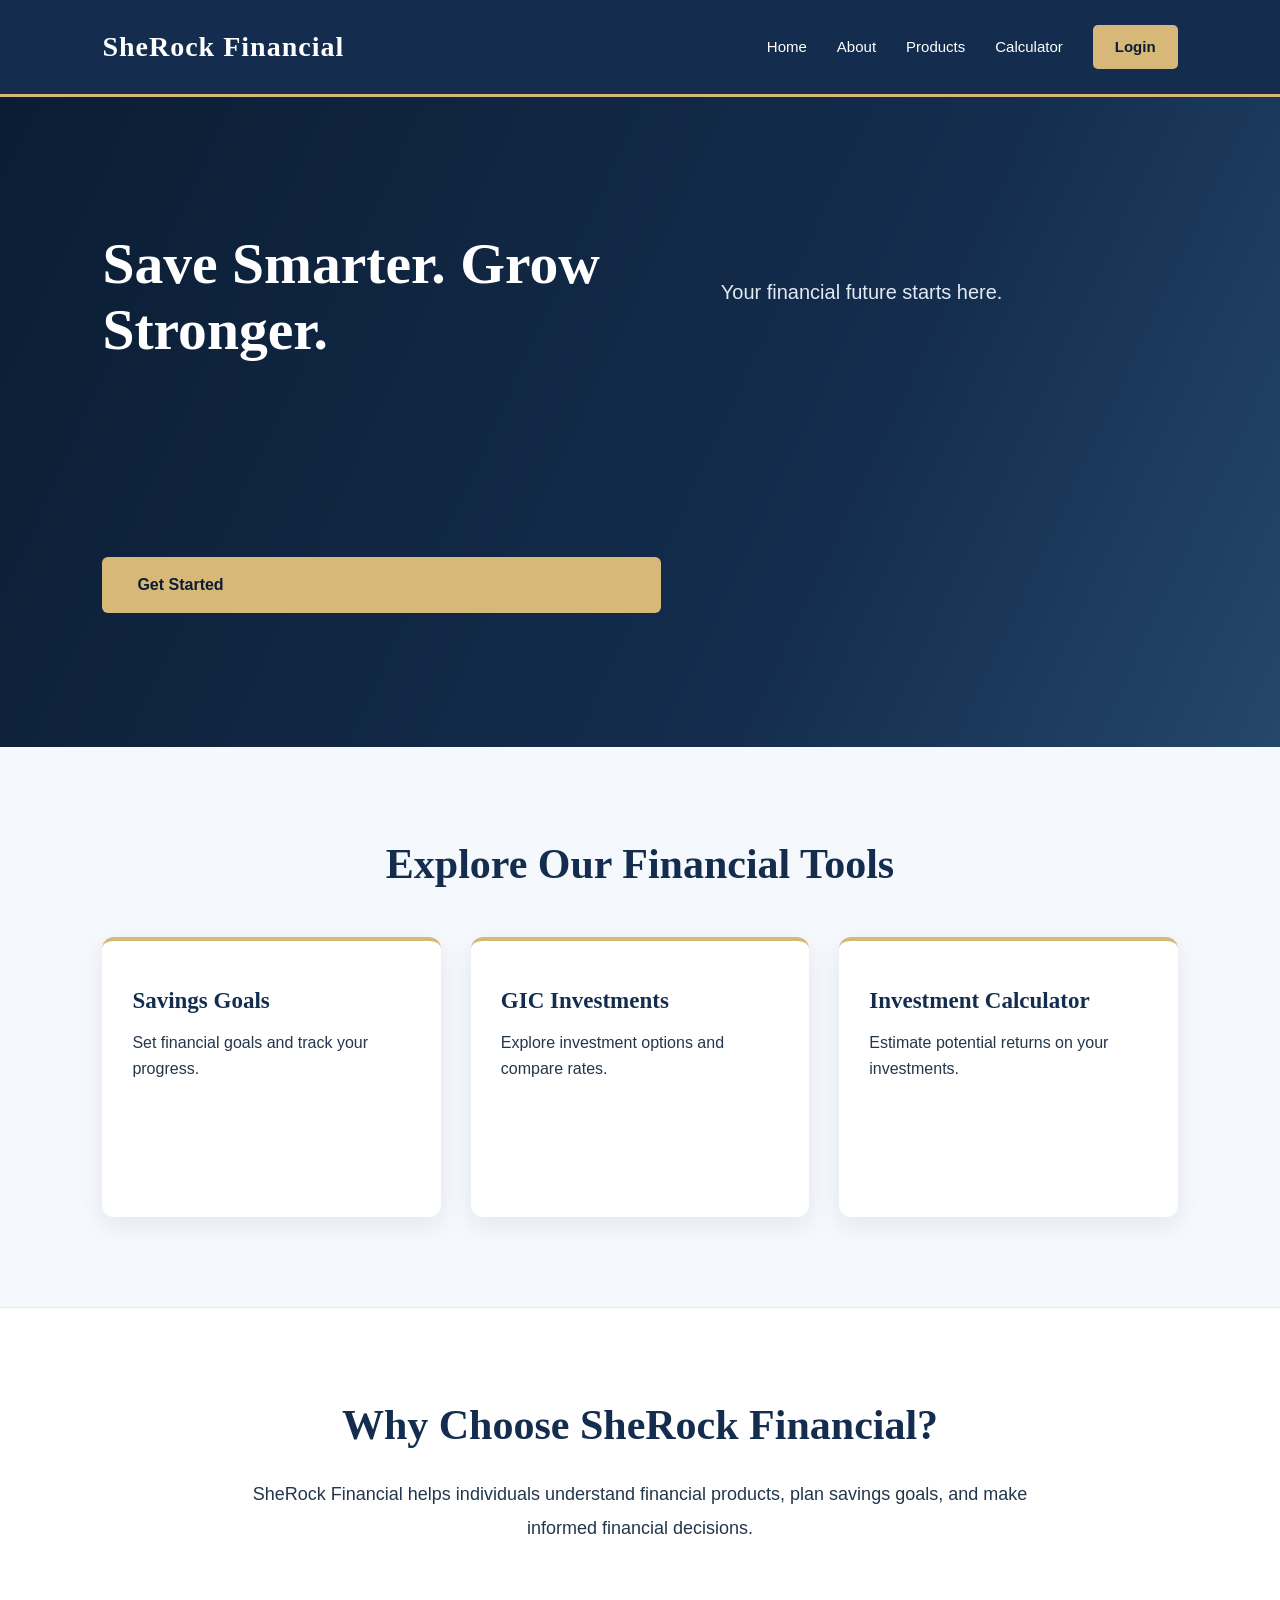
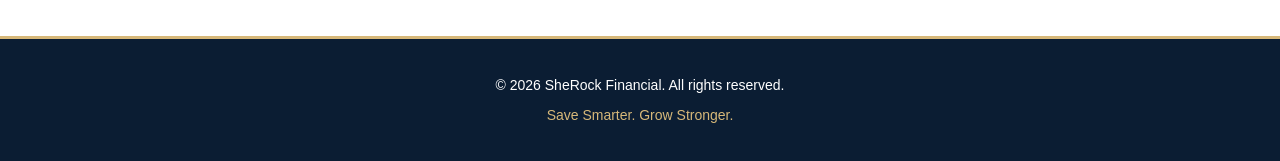
==== index.html @ 679d65cb "Complete savings goals CRUD functionality" ====
<!DOCTYPE html>
<html lang="en">
<head>
    <meta charset="UTF-8">
    <meta name="viewport" content="width=device-width, initial-scale=1.0">
    <meta name="description" content="SheRock Financial helps you save smarter, grow stronger, and plan your financial future.">
    <title>SheRock Financial | Save Smarter. Grow Stronger.</title>
    <link rel="stylesheet" href="css/style.css">
</head>
<body>

    <!-- Header -->
    <header>
        <div class="logo">
            <h1>SheRock Financial</h1>
        </div>

        <nav>
            <a href="index.php">Home</a>
            <a href="about.php">About</a>
            <a href="products.php">Products</a>
            <a href="calculator.php">Calculator</a>
            <a href="login.php">Login</a>
        </nav>
    </header>

    <!-- Main Content -->
    <main>

        <!-- Hero Section -->
        <section class="hero">
            <h2>Save Smarter. Grow Stronger.</h2>
            <p>Your financial future starts here.</p>
            <a href="register.php" class="btn">Get Started</a>
        </section>

        <!-- Financial Services -->
        <section class="services">
            <h2>Explore Our Financial Tools</h2>

            <div class="service-container">
                <article class="service-card">
                    <h3>Savings Goals</h3>
                    <p>Set financial goals and track your progress.</p>
                </article>

                <article class="service-card">
                    <h3>GIC Investments</h3>
                    <p>Explore investment options and compare rates.</p>
                </article>

                <article class="service-card">
                    <h3>Investment Calculator</h3>
                    <p>Estimate potential returns on your investments.</p>
                </article>
            </div>
        </section>

        <!-- About Section -->
        <section class="about">
            <h2>Why Choose SheRock Financial?</h2>
            <p>
                SheRock Financial helps individuals understand
                financial products, plan savings goals, and make
                informed financial decisions.
            </p>
        </section>

    </main>

    <!-- Footer -->
    <footer>
        <p>&copy; 2026 SheRock Financial. All rights reserved.</p>
        <p>Save Smarter. Grow Stronger.</p>
    </footer>

</body>
</html>
---- css/style.css ----
/* ========================================
   SheRock Financial
   Corporate Navy & Gold Theme
======================================== */

/* General Styles */

:root {
    --navy: #142D4E;
    --dark-navy: #0B1D33;
    --gold: #D7B879;
    --light-gold: #F2E4C7;
    --background: #F5F8FC;
    --white: #FFFFFF;
    --text: #24364B;
}

* {
    margin: 0;
    padding: 0;
    box-sizing: border-box;
}

html {
    scroll-behavior: smooth;
}

body {
    font-family: Arial, Helvetica, sans-serif;
    background-color: var(--background);
    color: var(--text);
    line-height: 1.6;
}

a {
    text-decoration: none;
}

h1, h2, h3 {
    line-height: 1.3;
}

/* ========================================
   Header
======================================== */

header {
    display: flex;
    justify-content: space-between;
    align-items: center;
    padding: 25px 8%;
    background-color: var(--navy);
    border-bottom: 3px solid var(--gold);
}

.logo h1 {
    color: var(--gold);
    font-size: 28px;
    font-weight: bold;
    letter-spacing: 1px;
}

nav {
    display: flex;
    align-items: center;
    gap: 30px;
}

nav a {
    color: var(--white);
    font-size: 15px;
    font-weight: 500;
    transition: color 0.3s ease;
}

nav a:hover,
nav a:focus-visible {
    color: var(--gold);
}

nav a:last-child {
    background-color: var(--gold);
    color: var(--dark-navy);
    padding: 10px 22px;
    border-radius: 5px;
    font-weight: bold;
}

nav a:last-child:hover {
    background-color: var(--light-gold);
}

/* ========================================
   Hero Section
======================================== */

.hero {
    min-height: 550px;
    display: flex;
    flex-direction: column;
    justify-content: center;
    align-items: center;
    text-align: center;
    padding: 100px 8%;
    background: linear-gradient(
        135deg,
        #0B1D33 0%,
        #142D4E 60%,
        #24476A 100%
    );
    color: var(--white);
}

.hero h2 {
    font-size: clamp(36px, 5vw, 64px);
    font-weight: bold;
    margin-bottom: 25px;
    max-width: 900px;
}

.hero p {
    font-size: 20px;
    color: #E2EAF2;
    margin-bottom: 35px;
}

.btn {
    display: inline-block;
    background-color: var(--gold);
    color: var(--dark-navy);
    padding: 15px 35px;
    border-radius: 6px;
    font-size: 16px;
    font-weight: bold;
    transition: background-color 0.3s ease,
                transform 0.3s ease;
}

.btn:hover {
    background-color: var(--light-gold);
    transform: translateY(-3px);
}

.btn:focus-visible,
nav a:focus-visible {
    outline: 3px solid var(--gold);
    outline-offset: 4px;
}

/* ========================================
   Financial Services
======================================== */

.services {
    padding: 90px 8%;
    text-align: center;
    background-color: var(--background);
}

.services h2 {
    font-size: 36px;
    color: var(--navy);
    margin-bottom: 45px;
}

.service-container {
    display: grid;
    grid-template-columns: repeat(3, 1fr);
    gap: 30px;
    max-width: 1200px;
    margin: 0 auto;
}

.service-card {
    background-color: var(--white);
    padding: 45px 30px;
    border-radius: 12px;
    border-top: 4px solid var(--gold);
    box-shadow: 0 8px 25px rgba(20, 45, 78, 0.08);
    transition: transform 0.3s ease,
                box-shadow 0.3s ease;
}

.service-card:hover {
    transform: translateY(-8px);
    box-shadow: 0 15px 35px rgba(20, 45, 78, 0.15);
}

.service-card h3 {
    color: var(--navy);
    font-size: 22px;
    margin-bottom: 15px;
}

.service-card p {
    font-size: 16px;
    color: var(--text);
}

/* ========================================
   About Section
======================================== */

.about {
    padding: 90px 12%;
    text-align: center;
    background-color: var(--white);
}

.about h2 {
    font-size: 36px;
    color: var(--navy);
    margin-bottom: 25px;
}

.about p {
    max-width: 750px;
    margin: 0 auto;
    font-size: 18px;
    line-height: 1.9;
}

/* ========================================
   Footer
======================================== */

footer {
    background-color: var(--dark-navy);
    color: var(--white);
    text-align: center;
    padding: 35px 20px;
    border-top: 3px solid var(--gold);
}

footer p {
    font-size: 14px;
    margin-bottom: 8px;
}

footer p:last-child {
    color: var(--gold);
    margin-bottom: 0;
}

/* ========================================
   Tablet Responsive Design
======================================== */

@media screen and (max-width: 900px) {

    header {
        flex-direction: column;
        gap: 25px;
        padding: 25px 5%;
    }

    nav {
        flex-wrap: wrap;
        justify-content: center;
        gap: 20px;
    }

    .hero {
        min-height: 450px;
    }

    .service-container {
        grid-template-columns: repeat(2, 1fr);
    }

    .services,
    .about {
        padding: 70px 6%;
    }
}

/* ========================================
   Mobile Responsive Design
======================================== */

@media screen and (max-width: 600px) {

    .logo h1 {
        font-size: 24px;
        text-align: center;
    }

    nav {
        gap: 12px 18px;
    }

    nav a {
        font-size: 14px;
    }

    .hero {
        min-height: 400px;
        padding: 75px 6%;
    }

    .hero h2 {
        font-size: 36px;
    }

    .hero p {
        font-size: 17px;
    }

    .services h2,
    .about h2 {
        font-size: 28px;
    }

    .service-container {
        grid-template-columns: 1fr;
    }

    .service-card {
        padding: 35px 25px;
    }

    .about p {
        font-size: 16px;
    }

    footer {
        padding: 30px 15px;
    }
}

@media (prefers-reduced-motion: reduce) {

    html {
        scroll-behavior: auto;
    }

    .btn,
    .service-card,
    nav a {
        transition: none;
    }
}


/* ========================================
   Luxury Canadian Banking Enhancements
======================================== */

/* Typography */

body {
    font-family: 'DM Sans', Arial, sans-serif;
}

h1, h2, h3 {
    font-family: 'Playfair Display', Georgia, serif;
}

.logo h1 {
    color: var(--white);
    font-size: 28px;
}

.logo span {
    color: var(--gold);
}

/* ========================================
   Hero Enhancements
======================================== */

.hero {
    align-items: flex-start;
    text-align: left;
    min-height: 600px;
    background: linear-gradient(
        115deg,
        #0B1D33 0%,
        #142D4E 60%,
        #285075 100%
    );
}

.hero-content {
    max-width: 800px;
}

.hero-label {
    color: var(--gold) !important;
    font-size: 13px !important;
    font-weight: 700;
    letter-spacing: 3px;
    margin-bottom: 25px !important;
}

.hero h2 {
    font-size: clamp(40px, 5vw, 68px);
    line-height: 1.2;
}

.hero h2 span {
    color: var(--gold);
}

.hero-content > p:not(.hero-label) {
    max-width: 600px;
}

.hero-buttons {
    display: flex;
    flex-wrap: wrap;
    gap: 15px;
}

.btn-outline {
    background-color: transparent;
    color: var(--white);
    border: 1px solid var(--gold);
}

.btn-outline:hover {
    background-color: var(--gold);
    color: var(--dark-navy);
}

/* ========================================
   Section Headings
======================================== */

.section-label {
    color: #94703A;
    font-size: 13px;
    font-weight: 700;
    letter-spacing: 3px;
    margin-bottom: 15px;
}

.services h2,
.about h2 {
    font-size: clamp(30px, 4vw, 42px);
}

/* ========================================
   Financial Service Cards
======================================== */

.service-card {
    text-align: left;
    min-height: 280px;
}

.service-icon {
    display: flex;
    align-items: center;
    justify-content: center;
    width: 55px;
    height: 55px;
    background-color: var(--navy);
    color: var(--gold);
    font-size: 20px;
    font-weight: bold;
    border-radius: 8px;
    margin-bottom: 25px;
}

.service-card h3 {
    font-size: 23px;
}

/* ========================================
   About Section Enhancements
======================================== */

.about {
    border-top: 1px solid #E5EAF0;
}

.about p:not(.section-label) {
    max-width: 800px;
}

/* ========================================
   Footer Enhancements
======================================== */

.disclaimer {
    max-width: 700px;
    margin: 20px auto 0;
    color: #C5D0DD;
    font-size: 12px;
}

/* ========================================
   Tablet Responsive Design
======================================== */

@media screen and (max-width: 900px) {

    .hero {
        min-height: 500px;
    }

    .service-card {
        min-height: auto;
    }
}

/* ========================================
   Mobile Responsive Design
======================================== */

@media screen and (max-width: 600px) {

    .hero {
        padding: 75px 6%;
        min-height: 480px;
    }

    .hero-label {
        font-size: 11px !important;
        letter-spacing: 2px;
    }

    .hero h2 {
        font-size: 38px;
    }

    .hero-buttons {
        flex-direction: column;
        align-items: stretch;
    }

    .hero-buttons .btn {
        text-align: center;
    }

    .service-card {
        text-align: center;
    }

    .service-icon {
        margin: 0 auto 25px;
    }
}

/* ========================================
   Luxury Financial Hero Section
======================================== */

.hero {
    display: grid;
    grid-template-columns: 1.1fr 0.9fr;
    align-items: center;
    gap: 60px;
    min-height: 650px;
    padding: 80px 8%;
    text-align: left;
    background: linear-gradient(
        115deg,
        #0B1D33 0%,
        #142D4E 65%,
        #24476A 100%
    );
}

.hero-content {
    max-width: 750px;
}

.hero-label {
    color: var(--gold) !important;
    font-size: 12px !important;
    font-weight: 700;
    letter-spacing: 3px;
    margin-bottom: 25px !important;
}

.hero h2 {
    font-size: clamp(42px, 4.5vw, 66px);
    line-height: 1.15;
    margin-bottom: 25px;
}

.hero h2 span {
    display: block;
    color: var(--gold);
}

.hero-content > p:not(.hero-label) {
    max-width: 560px;
    font-size: 18px;
    line-height: 1.8;
    color: #E1EAF3;
}

.hero-buttons {
    display: flex;
    flex-wrap: wrap;
    gap: 15px;
}

.hero-image {
    width: 100%;
    max-width: 520px;
    justify-self: end;
    border: 1px solid rgba(215, 184, 121, 0.5);
    border-radius: 14px;
    padding: 10px;
    background-color: rgba(255, 255, 255, 0.05);
    box-shadow: 0 20px 50px rgba(0, 0, 0, 0.25);
}

.hero-image img {
    display: block;
    width: 100%;
    height: 470px;
    object-fit: cover;
    border-radius: 8px;
}

/* ========================================
   Tablet Hero Design
======================================== */

@media screen and (max-width: 900px) {

    .hero {
        grid-template-columns: 1fr;
        gap: 40px;
        padding: 75px 6%;
    }

    .hero-content {
        max-width: 750px;
    }

    .hero-image {
        justify-self: center;
        max-width: 650px;
    }

    .hero-image img {
        height: 350px;
    }
}

/* ========================================
   Mobile Hero Design
======================================== */

@media screen and (max-width: 600px) {

    .hero {
        grid-template-columns: 1fr;
        gap: 35px;
        padding: 65px 6%;
    }

    .hero h2 {
        font-size: clamp(36px, 9vw, 48px);
    }

    .hero-label {
        font-size: 10px !important;
        letter-spacing: 2px;
    }

    .hero-content > p:not(.hero-label) {
        font-size: 16px;
    }

    .hero-image {
        padding: 6px;
    }

    .hero-image img {
        height: 280px;
    }

    .hero-buttons {
        flex-direction: column;
    }

    .hero-buttons .btn {
        text-align: center;
    }
}

/* ========================================
   Registration and Login
======================================== */

.auth-main {
    display: flex;
    justify-content: center;
    align-items: center;
    min-height: 700px;
    padding: 80px 6%;
    background: linear-gradient(
        135deg,
        #0B1D33 0%,
        #142D4E 60%,
        #24476A 100%
    );
}

.auth-card {
    width: 100%;
    max-width: 520px;
    padding: 45px;
    background-color: var(--white);
    border-top: 5px solid var(--gold);
    border-radius: 12px;
    box-shadow: 0 20px 50px rgba(0, 0, 0, 0.2);
}

.auth-card h2 {
    color: var(--navy);
    font-size: 36px;
    margin-bottom: 15px;
}

.auth-description {
    color: var(--text);
    margin-bottom: 30px;
}

.auth-form {
    display: flex;
    flex-direction: column;
    gap: 12px;
}

.auth-form label {
    color: var(--navy);
    font-size: 14px;
    font-weight: 700;
}

.auth-form input {
    width: 100%;
    padding: 14px;
    border: 1px solid #CBD5E1;
    border-radius: 6px;
    font: inherit;
    margin-bottom: 10px;
}

.auth-form input:focus-visible {
    outline: 2px solid var(--gold);
    outline-offset: 2px;
}

.auth-submit {
    width: 100%;
    margin-top: 15px;
    border: none;
    cursor: pointer;
    font-family: inherit;
}

.auth-link {
    margin-top: 25px;
    text-align: center;
}

.auth-link a {
    color: var(--navy);
    font-weight: 700;
    text-decoration: underline;
}

.auth-error {
    padding: 12px;
    margin-bottom: 20px;
    color: #8B1E1E;
    background-color: #FCE8E8;
    border-radius: 6px;
}

.auth-success {
    padding: 12px;
    margin-bottom: 20px;
    color: #17603A;
    background-color: #E3F5E9;
    border-radius: 6px;
}

/* ========================================
   Dashboard Welcome
======================================== */

.dashboard-welcome {
    padding: 100px 8%;
    background: linear-gradient(
        115deg,
        #0B1D33 0%,
        #142D4E 65%,
        #24476A 100%
    );
    color: var(--white);
}

.dashboard-welcome h2 {
    font-size: clamp(36px, 5vw, 58px);
    margin-bottom: 25px;
}

.dashboard-welcome > p:last-child {
    max-width: 650px;
    font-size: 18px;
    color: #E1EAF3;
}

/* ========================================
   Authentication Mobile Design
======================================== */

@media screen and (max-width: 600px) {

    .auth-main {
        padding: 50px 5%;
        min-height: 600px;
    }

    .auth-card {
        padding: 30px 22px;
    }

    .auth-card h2 {
        font-size: 30px;
    }

    .dashboard-welcome {
        padding: 75px 6%;
    }
}

/* ========================================
   Savings Goals Hero Section
======================================== */

.savings-hero {
    padding: 90px 8%;
    background: linear-gradient(
        115deg,
        #0B1D33 0%,
        #142D4E 65%,
        #24476A 100%
    );
    color: #FFFFFF;
}

.savings-hero .section-label {
    color: #D7B879;
    margin-bottom: 20px;
}

.savings-hero h2 {
    font-family: "Playfair Display", serif;
    font-size: clamp(38px, 5vw, 60px);
    color: #FFFFFF;
    margin-bottom: 20px;
}

.savings-hero > p:last-child {
    max-width: 650px;
    font-size: 18px;
    line-height: 1.8;
    color: #E1EAF3;
}

/* ========================================
   Savings Goals Sections
======================================== */

.savings-section {
    padding: 75px 8%;
    background-color: #F5F8FC;
}

.savings-container {
    width: 100%;
    max-width: 1200px;
    margin: 0 auto;
}

.savings-container > .section-label {
    text-align: center;
    margin-bottom: 15px;
}

.savings-container > h2 {
    font-family: "Playfair Display", serif;
    font-size: clamp(30px, 4vw, 44px);
    color: #142D4E;
    text-align: center;
    margin-bottom: 45px;
}

/* ========================================
   Savings Summary Cards
======================================== */

.savings-summary {
    display: grid;
    grid-template-columns: repeat(4, 1fr);
    gap: 25px;
    margin-bottom: 35px;
}

.savings-summary-card {
    padding: 35px 25px;
    background-color: #FFFFFF;
    border-top: 4px solid #D7B879;
    border-radius: 12px;
    box-shadow: 0 10px 30px rgba(11, 29, 51, 0.08);
    text-align: center;
}

.savings-summary-card h3 {
    font-family: "DM Sans", sans-serif;
    font-size: 15px;
    font-weight: 600;
    color: #52657B;
    margin-bottom: 15px;
}

.savings-summary-card p {
    font-family: "Playfair Display", serif;
    font-size: clamp(25px, 3vw, 34px);
    font-weight: 700;
    color: #142D4E;
    overflow-wrap: anywhere;
}

/* ========================================
   Overall Savings Progress
======================================== */

.savings-overall {
    padding: 35px;
    background-color: #FFFFFF;
    border-radius: 12px;
    box-shadow: 0 10px 30px rgba(11, 29, 51, 0.06);
}

.savings-overall h3 {
    font-family: "Playfair Display", serif;
    font-size: 24px;
    color: #142D4E;
    margin-bottom: 20px;
}

.savings-overall p {
    margin-top: 15px;
    color: #52657B;
    font-size: 15px;
}

.savings-progress {
    width: 100%;
    height: 14px;
    overflow: hidden;
    background-color: #E4EAF2;
    border-radius: 30px;
}

.savings-progress-fill {
    height: 100%;
    background: linear-gradient(
        90deg,
        #D7B879,
        #B9944D
    );
    border-radius: 30px;
    transition: width 0.3s ease;
}

/* ========================================
   Savings Goal Form
======================================== */

.savings-form-section {
    background-color: #EDF2F8;
}

.savings-form-card {
    max-width: 700px;
    margin: 0 auto;
    padding: 45px;
    background-color: #FFFFFF;
    border-top: 5px solid #D7B879;
    border-radius: 14px;
    box-shadow: 0 15px 40px rgba(11, 29, 51, 0.08);
}

.savings-form-card .auth-form {
    display: flex;
    flex-direction: column;
    gap: 15px;
}

.savings-form-card label,
.savings-contribution-form label {
    font-size: 14px;
    font-weight: 700;
    color: #142D4E;
}

.savings-form-card input,
.savings-contribution-form input {
    width: 100%;
    min-width: 0;
    padding: 16px;
    border: 1px solid #CBD7E6;
    border-radius: 7px;
    background-color: #FFFFFF;
    color: #142D4E;
    font-family: "DM Sans", sans-serif;
    font-size: 16px;
}

.savings-form-card input:focus,
.savings-contribution-form input:focus {
    outline: 2px solid #D7B879;
    outline-offset: 2px;
}

.savings-form-card .auth-submit {
    width: 100%;
    margin-top: 15px;
    cursor: pointer;
}

.savings-cancel {
    display: block;
    text-align: center;
    color: #142D4E;
    font-weight: 600;
    margin-top: 10px;
}

/* ========================================
   Savings Goals Grid
======================================== */

.savings-grid {
    display: grid;
    grid-template-columns: repeat(3, minmax(0, 1fr));
    gap: 25px;
}

.savings-goal-card {
    min-width: 0;
    padding: 30px;
    background-color: #FFFFFF;
    border-top: 4px solid #D7B879;
    border-radius: 12px;
    box-shadow: 0 10px 30px rgba(11, 29, 51, 0.08);
}

.savings-goal-card h3 {
    font-family: "Playfair Display", serif;
    font-size: 25px;
    color: #142D4E;
    margin: 15px 0 25px;
    overflow-wrap: anywhere;
}

.savings-goal-card > p {
    margin-bottom: 15px;
    color: #52657B;
    line-height: 1.6;
}

.savings-goal-card strong {
    color: #142D4E;
}

.savings-goal-card .savings-progress {
    margin: 20px 0 10px;
}

.savings-percentage {
    font-weight: 700;
    color: #B9944D !important;
}

/* ========================================
   Savings Contributions
======================================== */

.savings-contribution-form {
    display: flex;
    flex-direction: column;
    gap: 12px;
    margin-top: 25px;
    padding-top: 25px;
    border-top: 1px solid #E4EAF2;
}

.savings-contribution-form .btn {
    width: 100%;
    cursor: pointer;
}

/* ========================================
   Savings Goal Actions
======================================== */

.savings-actions {
    display: flex;
    align-items: stretch;
    gap: 12px;
    margin-top: 20px;
}

.savings-actions > a,
.savings-actions > form {
    flex: 1;
    min-width: 0;
}

.savings-actions .btn {
    display: flex;
    align-items: center;
    justify-content: center;
    width: 100%;
    height: 100%;
    text-align: center;
}

.savings-delete {
    width: 100%;
    height: 100%;
    padding: 14px 18px;
    background-color: #FCEAEA;
    color: #A83232;
    border: 1px solid #E8B7B7;
    border-radius: 7px;
    font-family: "DM Sans", sans-serif;
    font-size: 14px;
    font-weight: 700;
    cursor: pointer;
}

.savings-delete:hover {
    background-color: #A83232;
    color: #FFFFFF;
}

/* ========================================
   Empty Savings Goals
======================================== */

.savings-empty {
    max-width: 650px;
    margin: 0 auto;
    padding: 60px 35px;
    background-color: #FFFFFF;
    border-radius: 12px;
    text-align: center;
    box-shadow: 0 10px 30px rgba(11, 29, 51, 0.06);
}

.savings-empty h3 {
    font-family: "Playfair Display", serif;
    font-size: 28px;
    color: #142D4E;
    margin-bottom: 15px;
}

.savings-empty p {
    color: #52657B;
    line-height: 1.8;
}

/* ========================================
   Savings Notifications
======================================== */

.savings-container > .auth-success,
.savings-container > .auth-error {
    max-width: 700px;
    margin: 0 auto 25px;
    padding: 15px 20px;
    border-radius: 7px;
}

/* ========================================
   Tablet Savings Design
======================================== */

@media screen and (max-width: 900px) {

    .savings-hero {
        padding: 75px 6%;
    }

    .savings-section {
        padding: 60px 6%;
    }

    .savings-summary {
        grid-template-columns: repeat(2, minmax(0, 1fr));
    }

    .savings-grid {
        grid-template-columns: repeat(2, minmax(0, 1fr));
    }

}

/* ========================================
   Mobile Savings Design
======================================== */

@media screen and (max-width: 600px) {

    .savings-hero {
        padding: 60px 6%;
    }

    .savings-hero > p:last-child {
        font-size: 16px;
    }

    .savings-section {
        padding: 50px 5%;
    }

    .savings-summary {
        grid-template-columns: 1fr;
        gap: 15px;
    }

    .savings-grid {
        grid-template-columns: 1fr;
    }

    .savings-form-card {
        padding: 25px 20px;
    }

    .savings-overall {
        padding: 25px 20px;
    }

    .savings-goal-card {
        padding: 25px 20px;
    }

    .savings-actions {
        flex-direction: column;
    }

}
/* ========================================
   Savings Hero Heading Fix
======================================== */

.savings-hero h2 {
    color: #FFFFFF;
}

.savings-hero .section-label {
    color: #D7B879;
}

.savings-hero p:not(.section-label) {
    color: #E1EAF3;
}
/* ========================================
   Savings Goal Action Buttons
======================================== */

.savings-actions .btn-outline {
    color: #142D4E;
    background-color: #FFFFFF;
    border: 1px solid #D7B879;
}

.savings-actions .btn-outline:hover {
    color: #FFFFFF;
    background-color: #142D4E;
    border-color: #142D4E;
}
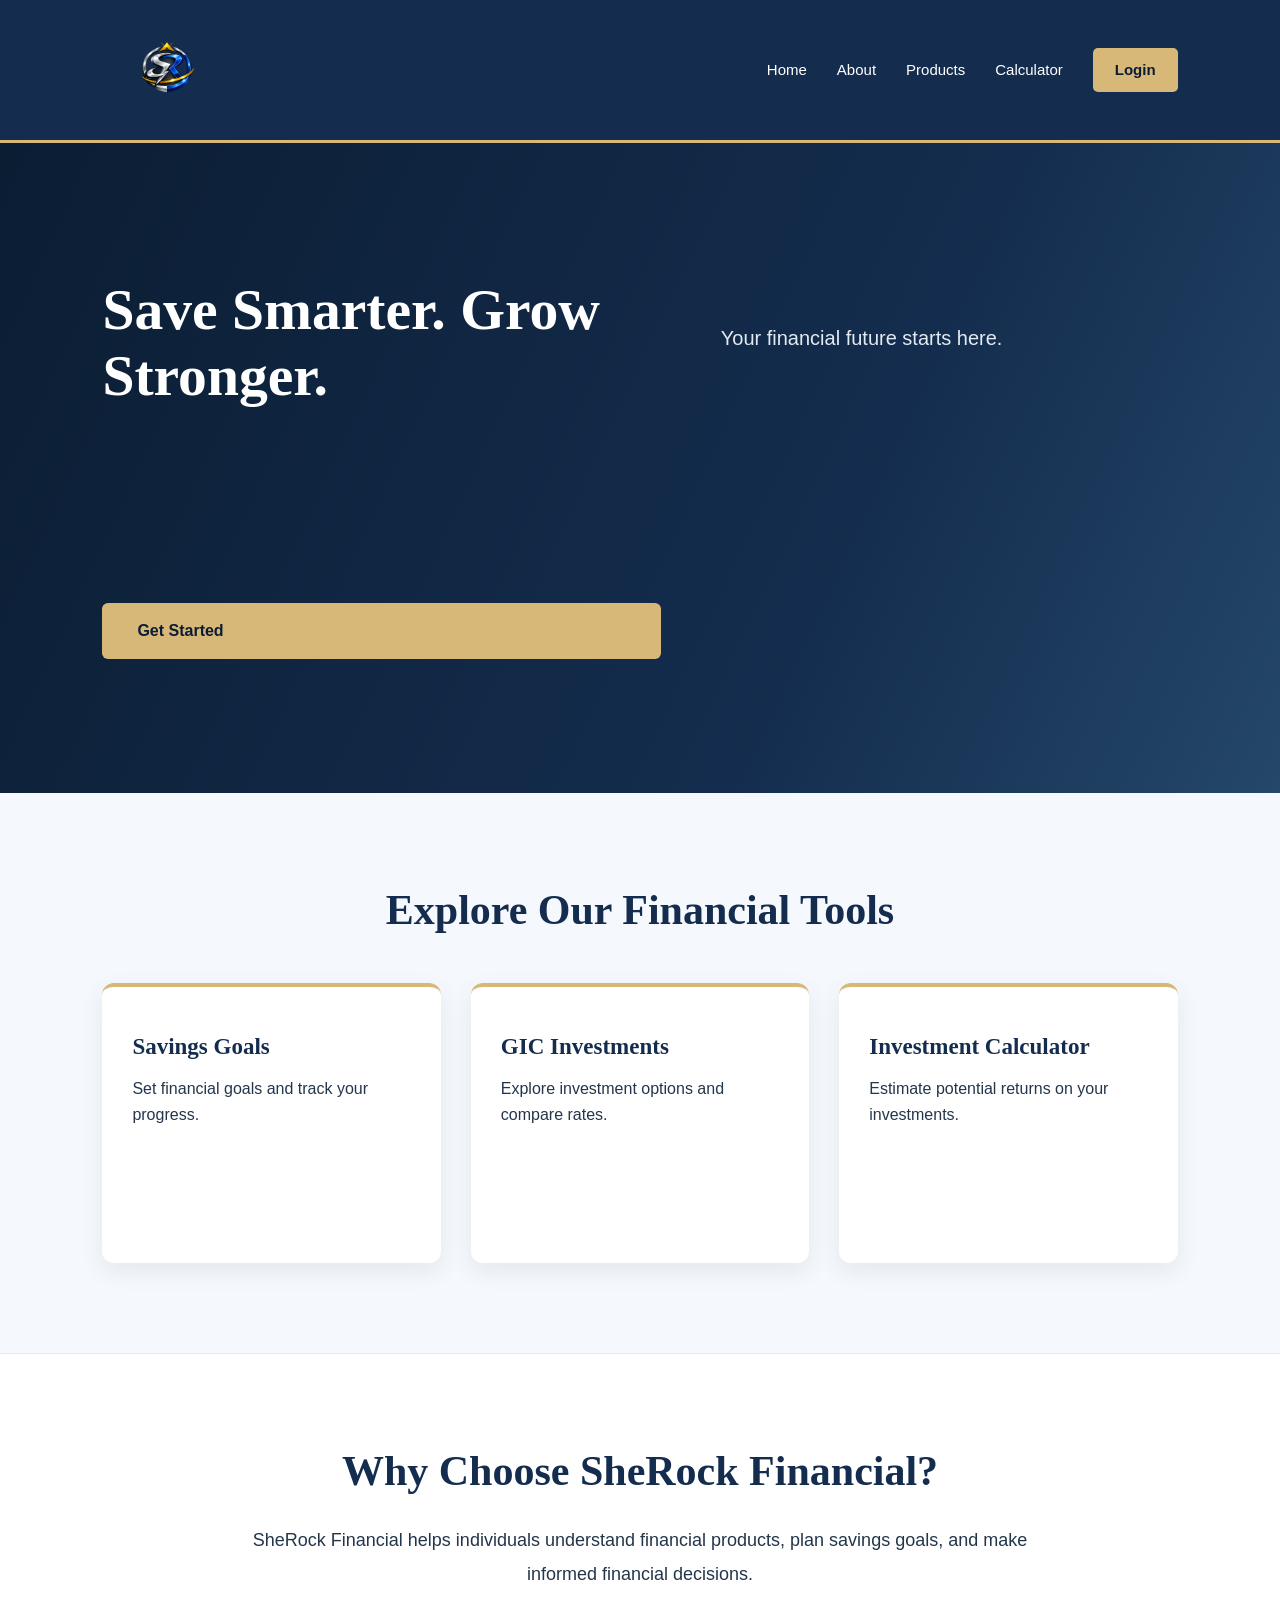
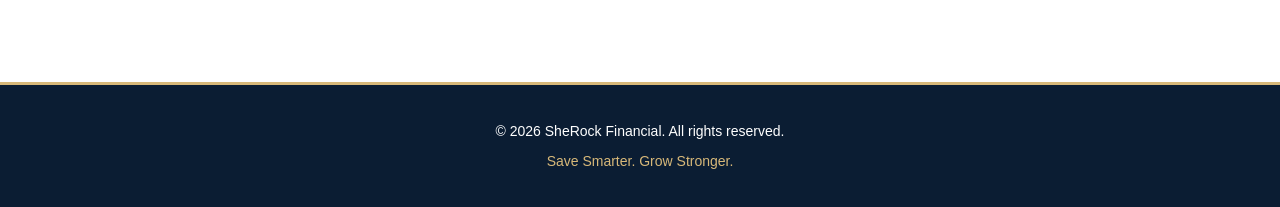
==== commit ff8cc4ea: "Update homepage and savings goals" ====
--- a/index.html
+++ b/index.html
@@ -12,9 +12,14 @@
 
     <!-- Header -->
     <header>
-        <div class="logo">
-            <h1>SheRock Financial</h1>
-        </div>
+        <!-- SheRock Financial Logo -->
+        <a href="dashboard.php" class="logo dashboard-logo" aria-label="SheRock Financial Dashboard">
+          <img
+            src="images/FinalLogo.png"
+            alt="SheRock Financial"
+            class="sherock-logo-img"
+          >   
+          </a>
 
         <nav>
             <a href="index.php">Home</a>
--- a/css/style.css
+++ b/css/style.css
@@ -1286,4 +1286,1499 @@
     color: #FFFFFF;
     background-color: #142D4E;
     border-color: #142D4E;
+}
+
+/* ========================================
+   Investment Products Hero
+======================================== */
+
+.products-hero {
+    background: linear-gradient(115deg, #0B1D33, #142D4E, #24476A);
+    padding: 100px 8%;
+    text-align: center;
+    color: #FFFFFF;
+}
+
+.products-hero .section-label {
+    color: #D7B879;
+}
+
+.products-hero h2 {
+    font-family: "Playfair Display", serif;
+    font-size: clamp(36px, 4vw, 54px);
+    color: #FFFFFF;
+    margin: 25px 0;
+}
+
+.products-hero > p:last-child {
+    max-width: 750px;
+    margin: 0 auto;
+    line-height: 1.8;
+    color: #E1EAF3;
+}
+
+/* ========================================
+   Investment Products Section
+======================================== */
+
+.products-section {
+    background: #F5F8FC;
+    padding: 85px 8%;
+}
+
+.products-container {
+    max-width: 1250px;
+    margin: 0 auto;
+}
+
+.products-container > .section-label,
+.products-container > h2,
+.products-intro {
+    text-align: center;
+}
+
+.products-container > h2,
+.products-comparison h2 {
+    font-family: "Playfair Display", serif;
+    font-size: clamp(32px, 4vw, 46px);
+    color: #142D4E;
+    margin: 20px 0;
+}
+
+.products-intro {
+    max-width: 750px;
+    margin: 0 auto 45px;
+    color: #52657C;
+    line-height: 1.8;
+}
+
+/* ========================================
+   Product Filters
+======================================== */
+
+.products-filters {
+    display: flex;
+    flex-wrap: wrap;
+    align-items: center;
+    gap: 15px;
+    margin-bottom: 35px;
+}
+
+.products-filters label {
+    color: #142D4E;
+    font-weight: 700;
+}
+
+.products-filters select {
+    padding: 14px 18px;
+    border: 1px solid #CED8E5;
+    border-radius: 8px;
+    background: #FFFFFF;
+    color: #142D4E;
+    font-family: "DM Sans", sans-serif;
+}
+
+/* ========================================
+   Investment Product Cards
+======================================== */
+
+.products-grid {
+    display: grid;
+    grid-template-columns: repeat(3, minmax(0, 1fr));
+    gap: 25px;
+}
+
+.product-card {
+    background: #FFFFFF;
+    border-top: 4px solid #D7B879;
+    border-radius: 12px;
+    padding: 32px;
+    box-shadow: 0 15px 35px rgba(20, 45, 78, 0.08);
+}
+
+.product-card[hidden],
+.products-empty[hidden] {
+    display: none;
+}
+
+.product-card h3 {
+    font-family: "Playfair Display", serif;
+    font-size: 25px;
+    color: #142D4E;
+    margin: 20px 0;
+}
+
+.product-rate {
+    padding: 20px;
+    background: #F5F8FC;
+    border-radius: 10px;
+    margin-bottom: 22px;
+}
+
+.product-rate strong {
+    display: block;
+    font-family: "Playfair Display", serif;
+    font-size: 38px;
+    color: #142D4E;
+}
+
+.product-rate span {
+    font-size: 13px;
+    color: #52657C;
+}
+
+.product-description {
+    color: #52657C;
+    line-height: 1.8;
+    margin-bottom: 25px;
+}
+
+.product-details p {
+    display: flex;
+    justify-content: space-between;
+    gap: 15px;
+    padding: 14px 0;
+    border-bottom: 1px solid #E6ECF3;
+}
+
+.product-details span {
+    color: #52657C;
+}
+
+.product-details strong {
+    color: #142D4E;
+    text-align: right;
+}
+
+.product-compare {
+    display: flex;
+    align-items: center;
+    gap: 10px;
+    margin-top: 25px;
+    font-weight: 700;
+    color: #142D4E;
+    cursor: pointer;
+}
+
+.product-compare input {
+    width: 18px;
+    height: 18px;
+    accent-color: #142D4E;
+}
+
+.products-empty {
+    padding: 35px;
+    background: #FFFFFF;
+    border-radius: 10px;
+    text-align: center;
+    color: #52657C;
+}
+
+/* ========================================
+   Product Comparison Table
+======================================== */
+
+.products-comparison {
+    margin-top: 75px;
+    padding: 35px;
+    background: #FFFFFF;
+    border-top: 4px solid #D7B879;
+    border-radius: 12px;
+}
+
+.products-comparison > p {
+    margin-bottom: 25px;
+    color: #52657C;
+}
+
+.products-table-wrapper {
+    overflow-x: auto;
+}
+
+.products-comparison table {
+    width: 100%;
+    border-collapse: collapse;
+    min-width: 600px;
+}
+
+.products-comparison th,
+.products-comparison td {
+    padding: 17px;
+    text-align: left;
+    border-bottom: 1px solid #E6ECF3;
+}
+
+.products-comparison th {
+    background: #142D4E;
+    color: #FFFFFF;
+}
+
+/* ========================================
+   Responsive Investment Products
+======================================== */
+
+@media screen and (max-width: 1000px) {
+
+    .products-grid {
+        grid-template-columns: repeat(2, minmax(0, 1fr));
+    }
+
+}
+
+@media screen and (max-width: 650px) {
+
+    .products-hero {
+        padding: 75px 6%;
+    }
+
+    .products-section {
+        padding: 65px 6%;
+    }
+
+    .products-grid {
+        grid-template-columns: 1fr;
+    }
+
+    .products-filters {
+        flex-direction: column;
+        align-items: stretch;
+    }
+
+    .product-card {
+        padding: 25px;
+    }
+
+    .products-comparison {
+        padding: 20px;
+    }
+
+}
+
+/* ========================================
+   Investment Calculator Hero
+======================================== */
+
+.calculator-hero {
+    background: linear-gradient(115deg, #0B1D33, #142D4E, #24476A);
+    padding: 100px 8%;
+    text-align: center;
+    color: #FFFFFF;
+}
+
+.calculator-hero .section-label {
+    color: #D7B879;
+}
+
+.calculator-hero h2 {
+    font-family: "Playfair Display", serif;
+    font-size: clamp(36px, 4vw, 54px);
+    color: #FFFFFF;
+    margin: 25px 0;
+}
+
+.calculator-hero > p:last-child {
+    max-width: 750px;
+    margin: 0 auto;
+    line-height: 1.8;
+    color: #E1EAF3;
+}
+
+/* ========================================
+   Investment Calculator Section
+======================================== */
+
+.calculator-section {
+    background: #F5F8FC;
+    padding: 85px 8%;
+}
+
+.calculator-container {
+    max-width: 1250px;
+    margin: 0 auto;
+}
+
+.calculator-container > .section-label,
+.calculator-container > h2,
+.calculator-intro {
+    text-align: center;
+}
+
+.calculator-container > h2 {
+    font-family: "Playfair Display", serif;
+    font-size: clamp(32px, 4vw, 46px);
+    color: #142D4E;
+    margin: 20px 0;
+}
+
+.calculator-intro {
+    max-width: 750px;
+    margin: 0 auto 45px;
+    color: #52657C;
+    line-height: 1.8;
+}
+
+/* ========================================
+   Calculator Layout
+======================================== */
+
+.calculator-layout {
+    display: grid;
+    grid-template-columns: repeat(2, minmax(0, 1fr));
+    gap: 30px;
+    align-items: start;
+}
+
+.calculator-card,
+.calculator-results {
+    min-width: 0;
+    background: #FFFFFF;
+    border-top: 4px solid #D7B879;
+    border-radius: 12px;
+    padding: 35px;
+    box-shadow: 0 15px 35px rgba(20, 45, 78, 0.08);
+}
+
+.calculator-card h3,
+.calculator-results h3 {
+    font-family: "Playfair Display", serif;
+    font-size: 28px;
+    color: #142D4E;
+    margin-bottom: 30px;
+}
+
+/* ========================================
+   Calculator Form
+======================================== */
+
+.calculator-field {
+    margin-bottom: 22px;
+}
+
+.calculator-field label {
+    display: block;
+    font-size: 14px;
+    font-weight: 700;
+    color: #142D4E;
+    margin-bottom: 10px;
+}
+
+.calculator-field input,
+.calculator-field select {
+    width: 100%;
+    padding: 15px;
+    border: 1px solid #CED8E5;
+    border-radius: 8px;
+    background: #FFFFFF;
+    color: #142D4E;
+    font-family: "DM Sans", sans-serif;
+    font-size: 16px;
+}
+
+.calculator-field input:focus-visible,
+.calculator-field select:focus-visible {
+    outline: 2px solid #D7B879;
+    outline-offset: 2px;
+}
+
+.calculator-submit {
+    width: 100%;
+    border: none;
+    cursor: pointer;
+    margin-top: 10px;
+}
+
+/* ========================================
+   Calculator Results
+======================================== */
+
+.calculator-results .section-label {
+    margin-bottom: 15px;
+}
+
+.calculator-result-main {
+    padding: 28px;
+    margin-bottom: 25px;
+    background: #F5F8FC;
+    border-radius: 10px;
+}
+
+.calculator-result-main span {
+    display: block;
+    color: #52657C;
+    font-size: 14px;
+    margin-bottom: 12px;
+}
+
+.calculator-result-main strong {
+    display: block;
+    font-family: "Playfair Display", serif;
+    font-size: clamp(32px, 4vw, 44px);
+    color: #142D4E;
+    overflow-wrap: anywhere;
+}
+
+.calculator-result-row {
+    display: flex;
+    justify-content: space-between;
+    gap: 15px;
+    padding: 17px 0;
+    border-bottom: 1px solid #E6ECF3;
+}
+
+.calculator-result-row span {
+    color: #52657C;
+}
+
+.calculator-result-row strong {
+    color: #142D4E;
+    text-align: right;
+}
+
+.calculator-note {
+    margin-top: 30px;
+    padding: 18px;
+    background: #F5F8FC;
+    border-left: 3px solid #D7B879;
+    border-radius: 5px;
+    color: #52657C;
+    font-size: 13px;
+    line-height: 1.8;
+}
+
+/* ========================================
+   Responsive Investment Calculator
+======================================== */
+
+@media screen and (max-width: 900px) {
+
+    .calculator-layout {
+        grid-template-columns: 1fr;
+    }
+
+}
+
+@media screen and (max-width: 650px) {
+
+    .calculator-hero {
+        padding: 75px 6%;
+    }
+
+    .calculator-section {
+        padding: 65px 6%;
+    }
+
+    .calculator-card,
+    .calculator-results {
+        padding: 25px;
+    }
+
+    .calculator-result-row {
+        flex-direction: column;
+        gap: 5px;
+    }
+
+    .calculator-result-row strong {
+        text-align: left;
+    }
+
+}
+/* ========================================
+   Calculation History
+======================================== */
+
+.calculator-history {
+    margin-top: 75px;
+    padding: 35px;
+    background: #FFFFFF;
+    border-top: 4px solid #D7B879;
+    border-radius: 12px;
+    box-shadow: 0 15px 35px rgba(20, 45, 78, 0.08);
+}
+/* ========================================
+   Calculation History Table Fix
+======================================== */
+
+.calculator-history-wrapper {
+    width: 100%;
+    overflow-x: auto;
+    margin-top: 25px;
+}
+
+.calculator-history table {
+    width: 100%;
+    min-width: 1000px;
+    border-collapse: collapse;
+}
+
+.calculator-history th,
+.calculator-history td {
+    padding: 18px 20px;
+    text-align: left;
+    border-bottom: 1px solid #E6ECF3;
+    white-space: nowrap;
+}
+
+.calculator-history th {
+    background: #142D4E;
+    color: #FFFFFF;
+    font-weight: 700;
+}
+
+.calculator-history tbody tr:hover {
+    background: #F5F8FC;
+}
+
+/* ========================================
+   Investment Tracking Hero
+======================================== */
+
+.investments-hero {
+    background: linear-gradient(115deg, #0B1D33, #142D4E, #24476A);
+    padding: 100px 8%;
+    text-align: center;
+    color: #FFFFFF;
+}
+
+.investments-hero .section-label {
+    color: #D7B879;
+}
+
+.investments-hero h2 {
+    font-family: "Playfair Display", serif;
+    font-size: clamp(36px, 4vw, 54px);
+    color: #FFFFFF;
+    margin: 25px 0;
+}
+
+.investments-hero > p:last-child {
+    max-width: 750px;
+    margin: 0 auto;
+    line-height: 1.8;
+    color: #E1EAF3;
+}
+
+/* ========================================
+   Investment Tracking Section
+======================================== */
+
+.investments-section {
+    background: #F5F8FC;
+    padding: 85px 8%;
+}
+
+.investments-container {
+    max-width: 1250px;
+    margin: 0 auto;
+}
+
+.investments-container > .section-label,
+.investments-container > h2,
+.investments-intro {
+    text-align: center;
+}
+
+.investments-container > h2,
+.investments-list > h2 {
+    font-family: "Playfair Display", serif;
+    font-size: clamp(32px, 4vw, 46px);
+    color: #142D4E;
+    margin: 20px 0;
+}
+
+.investments-intro {
+    max-width: 750px;
+    margin: 0 auto 45px;
+    color: #52657C;
+    line-height: 1.8;
+}
+
+/* ========================================
+   Investment Messages
+======================================== */
+
+.investments-success,
+.investments-error {
+    padding: 18px 22px;
+    margin-bottom: 30px;
+    border-radius: 8px;
+    font-weight: 600;
+    text-align: center;
+}
+
+.investments-success {
+    background: #EAF6EE;
+    border: 1px solid #B7DCC2;
+    color: #24613A;
+}
+
+.investments-error {
+    background: #FFF0F0;
+    border: 1px solid #E8B5B5;
+    color: #9B2929;
+}
+
+/* ========================================
+   Investment Summary Cards
+======================================== */
+
+.investments-summary {
+    display: grid;
+    grid-template-columns: repeat(4, minmax(0, 1fr));
+    gap: 20px;
+    margin-bottom: 45px;
+}
+
+.investments-summary-card {
+    background: #FFFFFF;
+    border-top: 4px solid #D7B879;
+    border-radius: 12px;
+    padding: 28px;
+    box-shadow: 0 15px 35px rgba(20, 45, 78, 0.06);
+}
+
+.investments-summary-card span {
+    display: block;
+    color: #52657C;
+    font-weight: 600;
+    margin-bottom: 15px;
+}
+
+.investments-summary-card strong {
+    display: block;
+    color: #142D4E;
+    font-family: "Playfair Display", serif;
+    font-size: clamp(26px, 2.5vw, 35px);
+    margin-bottom: 10px;
+}
+
+.investments-summary-card small {
+    color: #52657C;
+    line-height: 1.5;
+}
+
+/* ========================================
+   Add Investment Form
+======================================== */
+
+.investments-form-card {
+    background: #FFFFFF;
+    border-top: 4px solid #D7B879;
+    border-radius: 12px;
+    padding: 40px;
+    margin-bottom: 75px;
+    box-shadow: 0 15px 35px rgba(20, 45, 78, 0.06);
+}
+
+.investments-form-card h3 {
+    font-family: "Playfair Display", serif;
+    font-size: 32px;
+    color: #142D4E;
+    margin: 15px 0;
+}
+
+.investments-form-card > p:not(.section-label) {
+    color: #52657C;
+    margin-bottom: 30px;
+    line-height: 1.8;
+}
+
+.investments-form-grid {
+    display: grid;
+    grid-template-columns: repeat(3, minmax(0, 1fr));
+    gap: 25px;
+}
+
+.investments-field label {
+    display: block;
+    margin-bottom: 12px;
+    font-weight: 700;
+    color: #142D4E;
+}
+
+.investments-field input,
+.investments-field select {
+    width: 100%;
+    padding: 16px;
+    border: 1px solid #CED8E5;
+    border-radius: 8px;
+    background: #FFFFFF;
+    color: #142D4E;
+    font-family: "DM Sans", sans-serif;
+    font-size: 15px;
+}
+
+.investments-field input:focus,
+.investments-field select:focus {
+    outline: 2px solid #D7B879;
+    outline-offset: 2px;
+}
+
+.investments-form-note {
+    margin: 25px 0;
+    color: #52657C;
+    font-size: 14px;
+    line-height: 1.8;
+}
+
+.investments-submit {
+    display: inline-block;
+    padding: 16px 35px;
+    background: #D7B879;
+    border: none;
+    border-radius: 8px;
+    color: #0B1D33;
+    font-family: "DM Sans", sans-serif;
+    font-size: 16px;
+    font-weight: 700;
+    cursor: pointer;
+}
+
+.investments-submit:hover {
+    background: #C6A45F;
+}
+
+.investments-submit:disabled {
+    opacity: 0.5;
+    cursor: not-allowed;
+}
+
+/* ========================================
+   Investment Portfolio
+======================================== */
+
+.investments-list > .section-label,
+.investments-list > h2 {
+    text-align: center;
+}
+
+.investments-list > h2 {
+    margin-bottom: 40px;
+}
+
+.investments-grid {
+    display: grid;
+    grid-template-columns: repeat(3, minmax(0, 1fr));
+    gap: 25px;
+    align-items: start;
+}
+
+.investment-card {
+    background: #FFFFFF;
+    border-top: 4px solid #D7B879;
+    border-radius: 12px;
+    padding: 30px;
+    box-shadow: 0 15px 35px rgba(20, 45, 78, 0.08);
+}
+
+.investment-card-top {
+    display: flex;
+    justify-content: space-between;
+    align-items: flex-start;
+    gap: 12px;
+    margin-bottom: 20px;
+}
+
+.investment-type {
+    color: #9A702E;
+    font-size: 12px;
+    font-weight: 700;
+    letter-spacing: 2px;
+}
+
+.investment-status {
+    display: inline-block;
+    padding: 7px 10px;
+    border-radius: 20px;
+    font-size: 11px;
+    font-weight: 700;
+    white-space: nowrap;
+}
+
+.investment-status.active {
+    background: #EAF6EE;
+    color: #24613A;
+}
+
+.investment-status.maturing-soon {
+    background: #FFF3D8;
+    color: #906113;
+}
+
+.investment-status.matured {
+    background: #E8EDF5;
+    color: #344A68;
+}
+
+.investment-status.flexible-term {
+    background: #EAF2FF;
+    color: #285D96;
+}
+
+.investment-card h3 {
+    font-family: "Playfair Display", serif;
+    font-size: 25px;
+    color: #142D4E;
+    margin-bottom: 25px;
+    line-height: 1.4;
+}
+
+.investment-amount {
+    background: #F5F8FC;
+    padding: 22px;
+    border-radius: 10px;
+    margin-bottom: 25px;
+}
+
+.investment-amount span {
+    display: block;
+    color: #52657C;
+    font-size: 13px;
+    margin-bottom: 10px;
+}
+
+.investment-amount strong {
+    display: block;
+    font-family: "Playfair Display", serif;
+    font-size: 32px;
+    color: #142D4E;
+}
+
+/* ========================================
+   Investment Details
+======================================== */
+
+.investment-details p {
+    display: flex;
+    justify-content: space-between;
+    gap: 12px;
+    padding: 14px 0;
+    border-bottom: 1px solid #E6ECF3;
+}
+
+.investment-details span {
+    color: #52657C;
+}
+
+.investment-details strong {
+    color: #142D4E;
+    text-align: right;
+}
+
+/* ========================================
+   Maturity Progress
+======================================== */
+
+.investment-progress {
+    margin-top: 28px;
+}
+
+.investment-progress-heading {
+    display: flex;
+    justify-content: space-between;
+    margin-bottom: 12px;
+    color: #142D4E;
+    font-weight: 700;
+}
+
+.investment-progress-track {
+    height: 12px;
+    background: #E6ECF3;
+    border-radius: 20px;
+    overflow: hidden;
+}
+
+.investment-progress-fill {
+    height: 100%;
+    background: linear-gradient(90deg, #D7B879, #142D4E);
+    border-radius: 20px;
+}
+
+.investment-progress small {
+    display: block;
+    margin-top: 10px;
+    color: #52657C;
+}
+
+/* ========================================
+   Estimated Investment Returns
+======================================== */
+
+.investment-estimate {
+    margin-top: 25px;
+    padding: 22px;
+    background: #F5F8FC;
+    border-left: 3px solid #D7B879;
+    border-radius: 8px;
+}
+
+.investment-estimate span {
+    display: block;
+    color: #52657C;
+    margin-bottom: 12px;
+}
+
+.investment-estimate strong {
+    display: block;
+    font-family: "Playfair Display", serif;
+    font-size: 25px;
+    color: #142D4E;
+    overflow-wrap: anywhere;
+}
+
+.investment-estimate small {
+    display: block;
+    color: #52657C;
+    margin-top: 10px;
+    line-height: 1.6;
+}
+
+/* ========================================
+   Investment Management
+======================================== */
+
+.investment-update-form {
+    margin-top: 28px;
+}
+
+.investment-update-form label {
+    display: block;
+    color: #142D4E;
+    font-weight: 700;
+    margin-bottom: 12px;
+}
+
+.investment-update-form select {
+    width: 100%;
+    padding: 13px;
+    border: 1px solid #CED8E5;
+    border-radius: 8px;
+    background: #FFFFFF;
+    color: #142D4E;
+    font-family: "DM Sans", sans-serif;
+}
+
+.investment-update-button,
+.investment-delete-button {
+    width: 100%;
+    padding: 14px;
+    border-radius: 8px;
+    font-family: "DM Sans", sans-serif;
+    font-weight: 700;
+    cursor: pointer;
+}
+
+.investment-update-button {
+    margin-top: 12px;
+    border: none;
+    background: #142D4E;
+    color: #FFFFFF;
+}
+
+.investment-update-button:hover {
+    background: #24476A;
+}
+
+.investment-delete-form {
+    margin-top: 12px;
+}
+
+.investment-delete-button {
+    background: #FFFFFF;
+    color: #9B2929;
+    border: 1px solid #E8B5B5;
+}
+
+.investment-delete-button:hover {
+    background: #FFF0F0;
+}
+
+/* ========================================
+   Empty Investments and Disclaimer
+======================================== */
+
+.investments-empty {
+    background: #FFFFFF;
+    padding: 45px;
+    border-radius: 12px;
+    text-align: center;
+}
+
+.investments-empty h3 {
+    font-family: "Playfair Display", serif;
+    font-size: 26px;
+    color: #142D4E;
+    margin-bottom: 15px;
+}
+
+.investments-empty p {
+    color: #52657C;
+}
+
+.investments-disclaimer {
+    margin-top: 50px;
+    padding: 20px;
+    background: #EAF0F7;
+    border-left: 3px solid #D7B879;
+    border-radius: 8px;
+    color: #52657C;
+    font-size: 13px;
+    line-height: 1.8;
+}
+
+/* ========================================
+   Responsive Investment Tracking
+======================================== */
+
+@media screen and (max-width: 1100px) {
+
+    .investments-summary {
+        grid-template-columns: repeat(2, minmax(0, 1fr));
+    }
+
+    .investments-grid {
+        grid-template-columns: repeat(2, minmax(0, 1fr));
+    }
+
+}
+
+@media screen and (max-width: 800px) {
+
+    .investments-form-grid {
+        grid-template-columns: 1fr;
+    }
+
+    .investments-grid {
+        grid-template-columns: 1fr;
+    }
+
+}
+
+@media screen and (max-width: 650px) {
+
+    .investments-hero {
+        padding: 75px 6%;
+    }
+
+    .investments-section {
+        padding: 65px 6%;
+    }
+
+    .investments-summary {
+        grid-template-columns: 1fr;
+    }
+
+    .investments-form-card {
+        padding: 25px;
+    }
+
+    .investment-card {
+        padding: 25px;
+    }
+
+    .investments-submit {
+        width: 100%;
+    }
+
+}
+.education-quiz-option input {
+    accent-color: #142D4E;
+    flex-shrink: 0;
+}
+
+.education-option-correct,
+.education-quiz-option.education-option-correct:has(input:checked) {
+    border-color: #80BA94;
+    background: #E9F5ED;
+}
+
+.education-option-incorrect,
+.education-quiz-option.education-option-incorrect:has(input:checked) {
+    border-color: #DB9999;
+    background: #FCEEEE;
+}
+
+.education-answer-feedback {
+    margin-top: 20px;
+    padding: 17px;
+    background: #F5F8FC;
+    border-left: 3px solid #D7B879;
+    border-radius: 6px;
+    line-height: 1.65;
+}
+
+.education-answer-feedback p {
+    margin-bottom: 0;
+}
+
+.education-quiz-error {
+    color: #B22222;
+    min-height: 1.4em;
+}
+
+.education-quiz-actions {
+    margin-top: 12px;
+}
+
+.education-quiz-results {
+    text-align: center;
+}
+
+.education-final-score {
+    font-size: 3rem;
+    font-weight: 700;
+}
+
+.education-quiz-results p {
+    color: #536983;
+    line-height: 1.7;
+}
+
+.education-disclaimer {
+    margin-top: 75px;
+    padding: 20px 24px;
+    background: #EAF0F7;
+    border-left: 3px solid #D7B879;
+    border-radius: 8px;
+    color: #536983;
+    line-height: 1.75;
+}
+
+.education-footer {
+    background: #0B1D33;
+    color: #FFFFFF;
+    text-align: center;
+    border-top: 3px solid #D7B879;
+    padding: 32px 20px;
+    font-family: 'DM Sans', sans-serif;
+}
+
+.education-footer p {
+    margin: 6px 0;
+}
+
+.education-footer small {
+    display: block;
+    color: #D7B879;
+    margin-top: 20px;
+}
+
+@media screen and (max-width: 960px) {
+    .education-lessons-grid {
+        grid-template-columns: repeat(2, minmax(0, 1fr));
+    }
+}
+
+@media screen and (max-width: 650px) {
+    .education-container {
+        width: min(100% - 28px, 1200px);
+    }
+
+    .education-hero {
+        padding: 68px 14px;
+    }
+
+    .education-intro {
+        padding-top: 60px;
+    }
+
+    .education-lessons-grid,
+    .education-habits-grid {
+        grid-template-columns: 1fr;
+    }
+
+    .education-lesson-card {
+        padding: 24px;
+    }
+
+    .education-habits,
+    .education-quiz-panel {
+        padding: 25px 20px;
+    }
+
+    .education-quiz-meta {
+        font-size: 0.8rem;
+    }
+
+    .education-button {
+        width: 100%;
+        text-align: center;
+    }
+}
+/* ========================================
+   Financial Education Hero
+======================================== */
+
+.education-hero {
+    display: flex;
+    flex-direction: column;
+    justify-content: center;
+    align-items: center;
+    min-height: 380px;
+    padding: 90px 8%;
+    text-align: center;
+    background: linear-gradient(
+        115deg,
+        #0B1D33 0%,
+        #142D4E 65%,
+        #24476A 100%
+    );
+    border-bottom: 3px solid #D7B879;
+    color: #FFFFFF;
+}
+
+.education-hero h1,
+.education-hero h2 {
+    max-width: 900px;
+    margin: 0 auto 25px;
+    font-family: "Playfair Display", serif;
+    font-size: clamp(38px, 5vw, 64px);
+    line-height: 1.2;
+    color: #FFFFFF;
+    text-align: center;
+}
+
+.education-hero p {
+    max-width: 750px;
+    margin: 0 auto;
+    font-family: "DM Sans", sans-serif;
+    font-size: 18px;
+    line-height: 1.8;
+    color: #E1EAF3;
+    text-align: center;
+}
+
+/* ========================================
+   Responsive Education Hero
+======================================== */
+
+@media screen and (max-width: 650px) {
+
+    .education-hero {
+        min-height: 300px;
+        padding: 65px 6%;
+    }
+
+    .education-hero h1,
+    .education-hero h2 {
+        font-size: clamp(32px, 8vw, 44px);
+    }
+
+    .education-hero p {
+        font-size: 16px;
+    }
+
+}
+
+/* ========================================
+   Dashboard Financial Tools
+======================================== */
+
+.dashboard-services {
+    padding: 80px 8%;
+    background-color: #F5F8FC;
+    text-align: center;
+}
+
+.dashboard-intro {
+    max-width: 720px;
+    margin: 15px auto 45px;
+    color: #526782;
+    font-size: 17px;
+    line-height: 1.8;
+}
+
+.dashboard-tools {
+    display: grid;
+    grid-template-columns: repeat(3, minmax(0, 1fr));
+    gap: 28px;
+    max-width: 1300px;
+    margin: 0 auto;
+    text-align: left;
+}
+
+.dashboard-tool-card {
+    display: flex;
+    flex-direction: column;
+    align-items: flex-start;
+    min-width: 0;
+    height: 100%;
+    padding: 35px;
+    border-top: 4px solid #D7B879;
+    border-radius: 14px;
+    background-color: #FFFFFF;
+    box-shadow: 0 12px 30px rgba(20, 45, 78, 0.07);
+    transition: transform 0.3s ease, box-shadow 0.3s ease;
+}
+
+.dashboard-tool-card:hover {
+    transform: translateY(-5px);
+    box-shadow: 0 18px 35px rgba(20, 45, 78, 0.12);
+}
+
+.dashboard-tool-card h3 {
+    margin: 20px 0 12px;
+    color: #142D4E;
+    font-family: "Playfair Display", serif;
+}
+
+.dashboard-tool-card p {
+    flex-grow: 1;
+    margin-bottom: 25px;
+    color: #526782;
+    line-height: 1.7;
+}
+
+.dashboard-tool-link {
+    display: inline-block;
+    padding: 12px 18px;
+    border-radius: 8px;
+    background-color: #142D4E;
+    color: #FFFFFF;
+    font-size: 14px;
+    font-weight: 700;
+    text-decoration: none;
+    transition: background-color 0.3s ease;
+}
+
+.dashboard-tool-link:hover,
+.dashboard-tool-link:focus-visible {
+    background-color: #24476A;
+    color: #FFFFFF;
+}
+
+/* ========================================
+   Responsive Dashboard Tools
+======================================== */
+
+@media screen and (max-width: 1000px) {
+
+    .dashboard-tools {
+        grid-template-columns: repeat(2, minmax(0, 1fr));
+    }
+
+}
+
+@media screen and (max-width: 650px) {
+
+    .dashboard-services {
+        padding: 60px 6%;
+    }
+
+    .dashboard-tools {
+        grid-template-columns: 1fr;
+        gap: 20px;
+    }
+
+    .dashboard-tool-card {
+        padding: 28px;
+    }
+
+    .dashboard-intro {
+        font-size: 16px;
+    }
+
+}
+/* ============================================
+   DASHBOARD FINAL STYLING
+============================================ */
+
+.dashboard-services .dashboard-intro {
+    margin: 20px auto 50px;
+    max-width: 720px;
+    line-height: 1.8;
+    color: #526782;
+}
+
+.dashboard-tools .dashboard-tool-card {
+    display: flex;
+    flex-direction: column;
+    align-items: flex-start;
+}
+
+.dashboard-tools .dashboard-tool-card p {
+    flex-grow: 1;
+    margin-bottom: 25px;
+}
+
+.dashboard-tools .dashboard-tool-link,
+.dashboard-tools .dashboard-tool-link:visited {
+    display: inline-block;
+    background-color: #142d4e;
+    color: #ffffff;
+    padding: 12px 18px;
+    border-radius: 8px;
+    text-decoration: none;
+    font-size: 14px;
+    font-weight: 700;
+    transition: background-color 0.3s ease;
+}
+
+.dashboard-tools .dashboard-tool-link:hover,
+.dashboard-tools .dashboard-tool-link:focus-visible {
+    background-color: #24476e;
+    color: #ffffff;
+}
+/* ============================================
+   SHEROCK FINANCIAL HEADER LOGO
+============================================ */
+
+.dashboard-logo {
+    display: inline-flex;
+    align-items: center;
+    justify-content: center;
+    flex-shrink: 0;
+    background: transparent;
+    text-decoration: none;
+}
+
+.dashboard-logo .sherock-logo-img {
+    display: block;
+    width: 130px;
+    height: 90px;
+    max-width: 100%;
+    object-fit: contain;
+}
+
+/* ============================================
+   RESPONSIVE LOGO
+============================================ */
+
+@media screen and (max-width: 800px) {
+
+    .dashboard-logo .sherock-logo-img {
+        width: 90px;
+        height: 75px;
+    }
+
+}
+
+@media screen and (max-width: 480px) {
+
+    .dashboard-logo .sherock-logo-img {
+        width: 75px;
+        height: 65px;
+    }
+
+}
+
+/* ============================================
+   RESPONSIVE LOGO
+============================================ */
+
+@media screen and (max-width: 800px) {
+
+    .dashboard-logo .sherock-logo-img {
+        height: 50px;
+        max-width: 180px;
+    }
+
+}
+
+@media screen and (max-width: 480px) {
+
+    .dashboard-logo .sherock-logo-img {
+        height: 42px;
+        max-width: 150px;
+    }
+
 }
